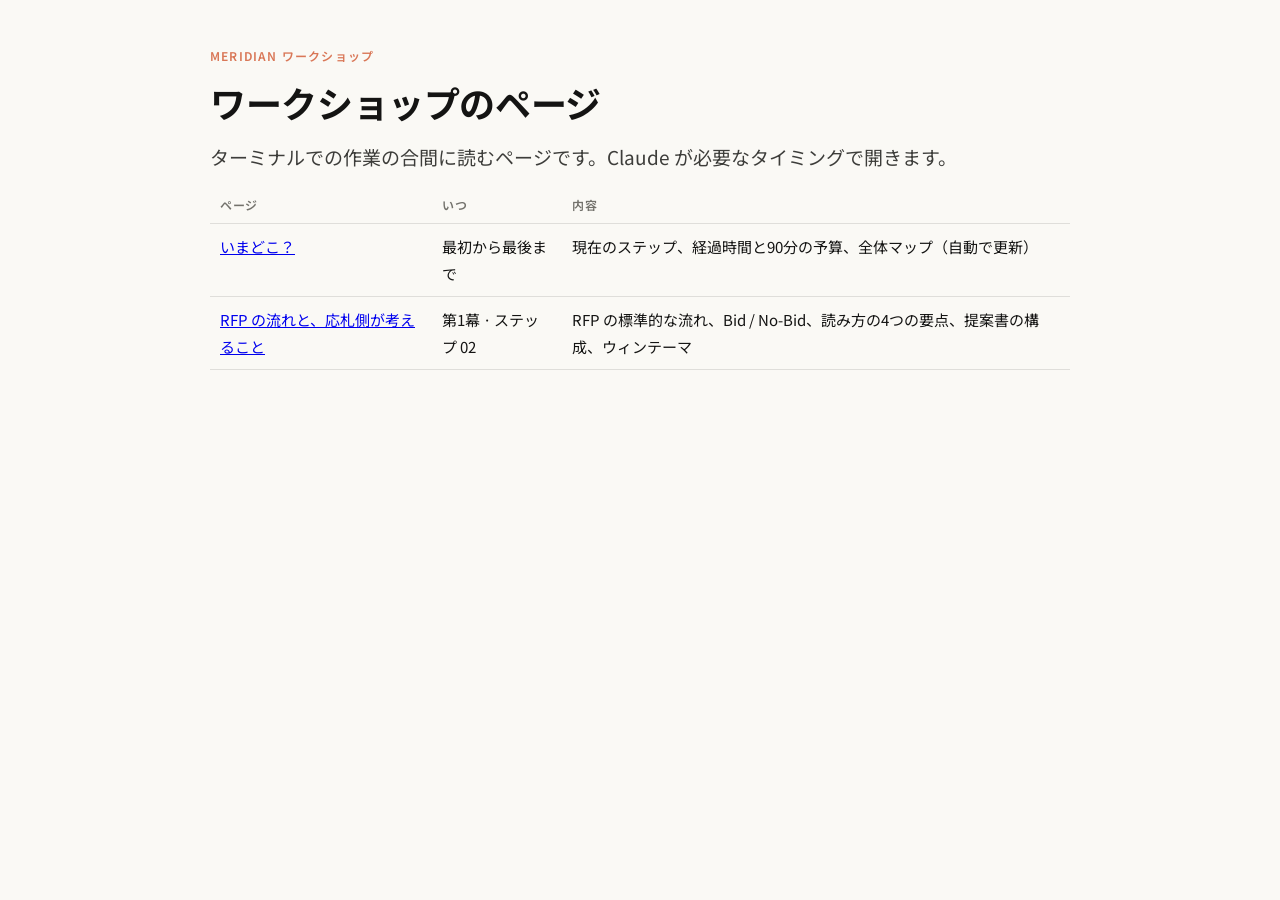
==== tutor/pages/index.html @ c6b9b910 "ワークショップを tutor プラグイン形式に作り替える - tutor/ を Claude Code プラグインとして追加（./start.sh が --plugin-dir で読み込む）。   S" ====
<!DOCTYPE html>
<html lang="ja"><head><meta charset="utf-8"><meta name="viewport" content="width=device-width, initial-scale=1">
<title>ワークショップのページ</title>
<link rel="preconnect" href="https://fonts.googleapis.com"><link rel="stylesheet" href="https://fonts.googleapis.com/css2?family=Noto+Sans+JP:wght@400;500;700&display=swap">
<link rel="stylesheet" href="assets/page.css"></head>
<body><main>
<div class="kicker">Meridian ワークショップ</div>
<h1>ワークショップのページ</h1>
<p class="lede">ターミナルでの作業の合間に読むページです。Claude が必要なタイミングで開きます。</p>
<table>
<tr><th>ページ</th><th>いつ</th><th>内容</th></tr>
<tr><td><a href="map.html">いまどこ？</a></td><td>最初から最後まで</td><td>現在のステップ、経過時間と90分の予算、全体マップ（自動で更新）</td></tr>
<tr><td><a href="01-rfp-process.html">RFP の流れと、応札側が考えること</a></td><td>第1幕 · ステップ 02</td><td>RFP の標準的な流れ、Bid / No-Bid、読み方の4つの要点、提案書の構成、ウィンテーマ</td></tr>
</table>
</main></body></html>
---- tutor/pages/assets/page.css ----
:root { --ivory:#FAF9F5; --slate:#141413; --clay:#D97757; --oat:#E3DACC; --tint:#F0EEE6; --sky:#6A9BCC; --olive:#788C5D; --mineral:#629987; --gray:#73726C; --line:rgba(31,30,29,.12); }
* { box-sizing:border-box; margin:0; padding:0; }
html { scroll-behavior:smooth; }
body { background:var(--ivory); color:var(--slate); font:16px/1.8 "Noto Sans JP", "Hiragino Sans", "Hiragino Kaku Gothic ProN", "Yu Gothic UI", Meiryo, -apple-system, "Segoe UI", system-ui, sans-serif; padding:48px 24px 96px; }
main { max-width:860px; margin:0 auto; }
.kicker { font:600 12px/1.4 ui-monospace, "SF Mono", Menlo, Consolas, "Noto Sans JP", monospace; letter-spacing:.1em; text-transform:uppercase; color:var(--clay); margin-bottom:14px; }
h1 { font:700 36px/1.3 "Noto Sans JP", "Hiragino Sans", "Yu Gothic UI", Meiryo, sans-serif; letter-spacing:-.01em; margin-bottom:14px; }
h2 { font:700 23px/1.4 "Noto Sans JP", "Hiragino Sans", "Yu Gothic UI", Meiryo, sans-serif; margin:44px 0 12px; }
p { margin:0 0 14px; max-width:44em; }
.lede { font-size:19px; color:#3d3d3a; }
code, .mono { font:14px/1.5 ui-monospace, "SF Mono", Menlo, Consolas, monospace; }
code { background:var(--tint); padding:2px 6px; border-radius:5px; }
pre { background:var(--slate); color:#EDEBE3; border-radius:12px; padding:16px 18px; overflow-x:auto; white-space:pre-wrap; word-break:break-word; margin:14px 0 18px; font:14px/1.6 ui-monospace, "SF Mono", Menlo, Consolas, monospace; }
pre .c { color:#9b9a92; } pre .k { color:#E8A48C; } pre .g { color:#9CC3B5; }
.card { background:#fff; border:1px solid var(--line); border-radius:14px; padding:20px 22px; margin:16px 0; }
.grid2 { display:grid; grid-template-columns:1fr 1fr; gap:16px; } .grid3 { display:grid; grid-template-columns:repeat(3,1fr); gap:14px; }
@media (max-width:720px) { .grid2, .grid3 { grid-template-columns:1fr; } h1 { font-size:28px; } body { padding:32px 16px 72px; } }
.tag { display:inline-block; font:600 11px/1 ui-monospace, Menlo, monospace; letter-spacing:.08em; text-transform:uppercase; padding:5px 8px; border-radius:6px; background:var(--tint); color:var(--gray); margin-right:6px; }
.tag.you { background:#D9775722; color:#a5482b; } .tag.claude { background:#62998722; color:#3d6f60; }
.dark { background:var(--slate); color:#EDEBE3; border:none; } .dark h2, .dark b { color:#fff; } .dark .muted { color:#b5b3aa; }
.muted { color:var(--gray); font-size:15px; }
.big { font:700 26px/1.4 "Noto Sans JP", "Hiragino Sans", "Yu Gothic UI", Meiryo, sans-serif; }
.back { margin-top:48px; background:var(--clay); color:#fff; border-radius:14px; padding:16px 20px; font-weight:600; display:flex; justify-content:space-between; align-items:center; gap:12px; box-shadow:0 6px 24px rgba(0,0,0,.15); }
.back span { font:500 14px/1.4 "Noto Sans JP", ui-monospace, Menlo, monospace; opacity:.95; }
ul { margin:0 0 14px 22px; } li { margin-bottom:6px; }
table { border-collapse:collapse; width:100%; margin:12px 0 18px; font-size:15px; } th, td { text-align:left; padding:9px 10px; border-bottom:1px solid var(--line); vertical-align:top; } th { font:600 12px/1.4 "Noto Sans JP", ui-monospace, Menlo, monospace; letter-spacing:.06em; text-transform:uppercase; color:var(--gray); }
svg text { font-family:"Noto Sans JP", "Hiragino Sans", "Yu Gothic UI", Meiryo, sans-serif; }
.hl1 { background:#6A9BCC33; border-radius:4px; padding:1px 3px; } .hl2 { background:#D9775733; border-radius:4px; padding:1px 3px; } .hl3 { background:#62998733; border-radius:4px; padding:1px 3px; }
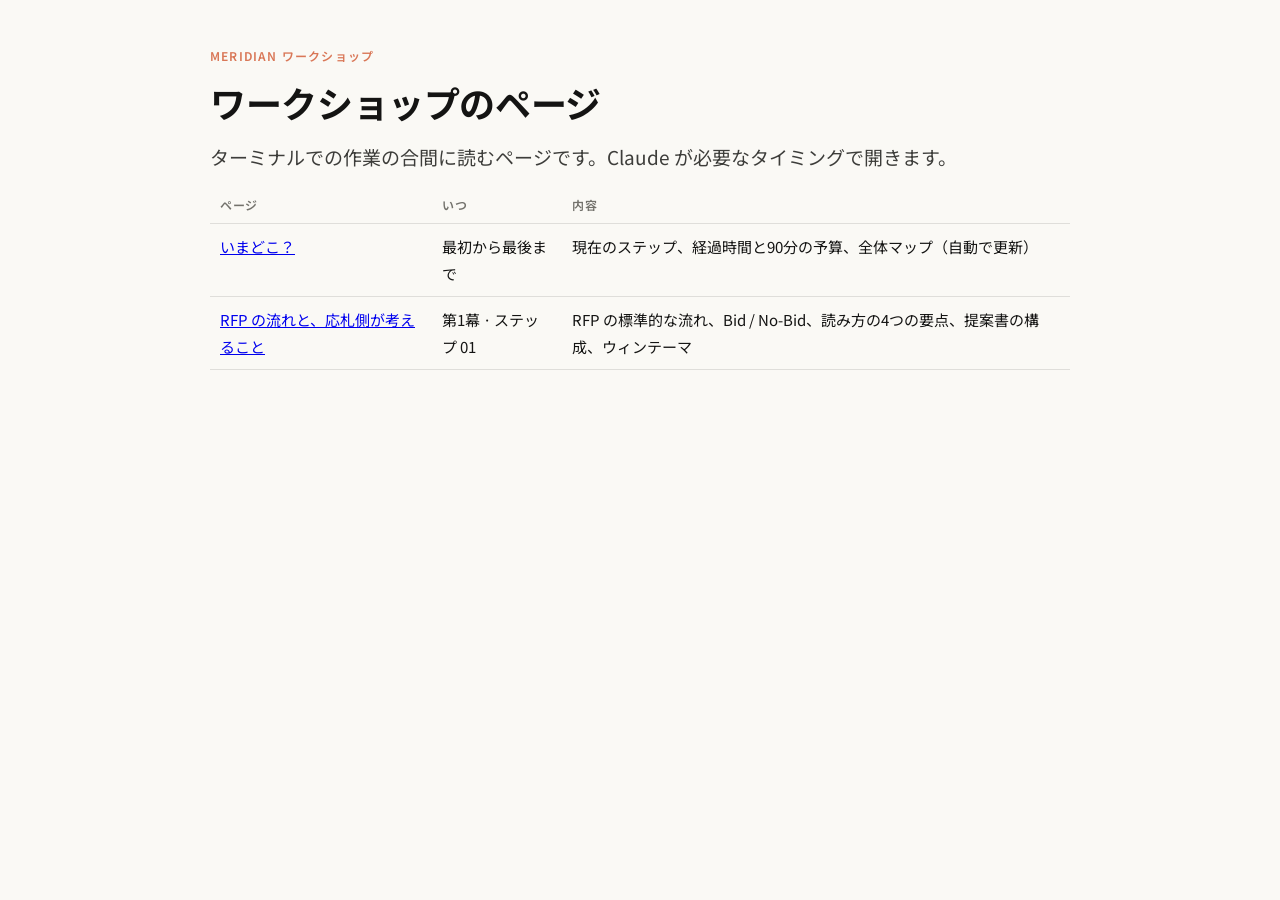
==== commit 5169a257: "第1幕を簡素化し、提案書の成果物をページサーバーで開けるようにする - RFP 解説ページ（ステップ 01）を、RFP 書類を読むキックオフ（02）より前に移動 - 確認事項と4セクションの逐次執筆を" ====
--- a/tutor/pages/index.html
+++ b/tutor/pages/index.html
@@ -10,6 +10,6 @@
 <table>
 <tr><th>ページ</th><th>いつ</th><th>内容</th></tr>
 <tr><td><a href="map.html">いまどこ？</a></td><td>最初から最後まで</td><td>現在のステップ、経過時間と90分の予算、全体マップ（自動で更新）</td></tr>
-<tr><td><a href="01-rfp-process.html">RFP の流れと、応札側が考えること</a></td><td>第1幕 · ステップ 02</td><td>RFP の標準的な流れ、Bid / No-Bid、読み方の4つの要点、提案書の構成、ウィンテーマ</td></tr>
+<tr><td><a href="01-rfp-process.html">RFP の流れと、応札側が考えること</a></td><td>第1幕 · ステップ 01</td><td>RFP の標準的な流れ、Bid / No-Bid、読み方の4つの要点、提案書の構成、ウィンテーマ</td></tr>
 </table>
 </main></body></html>
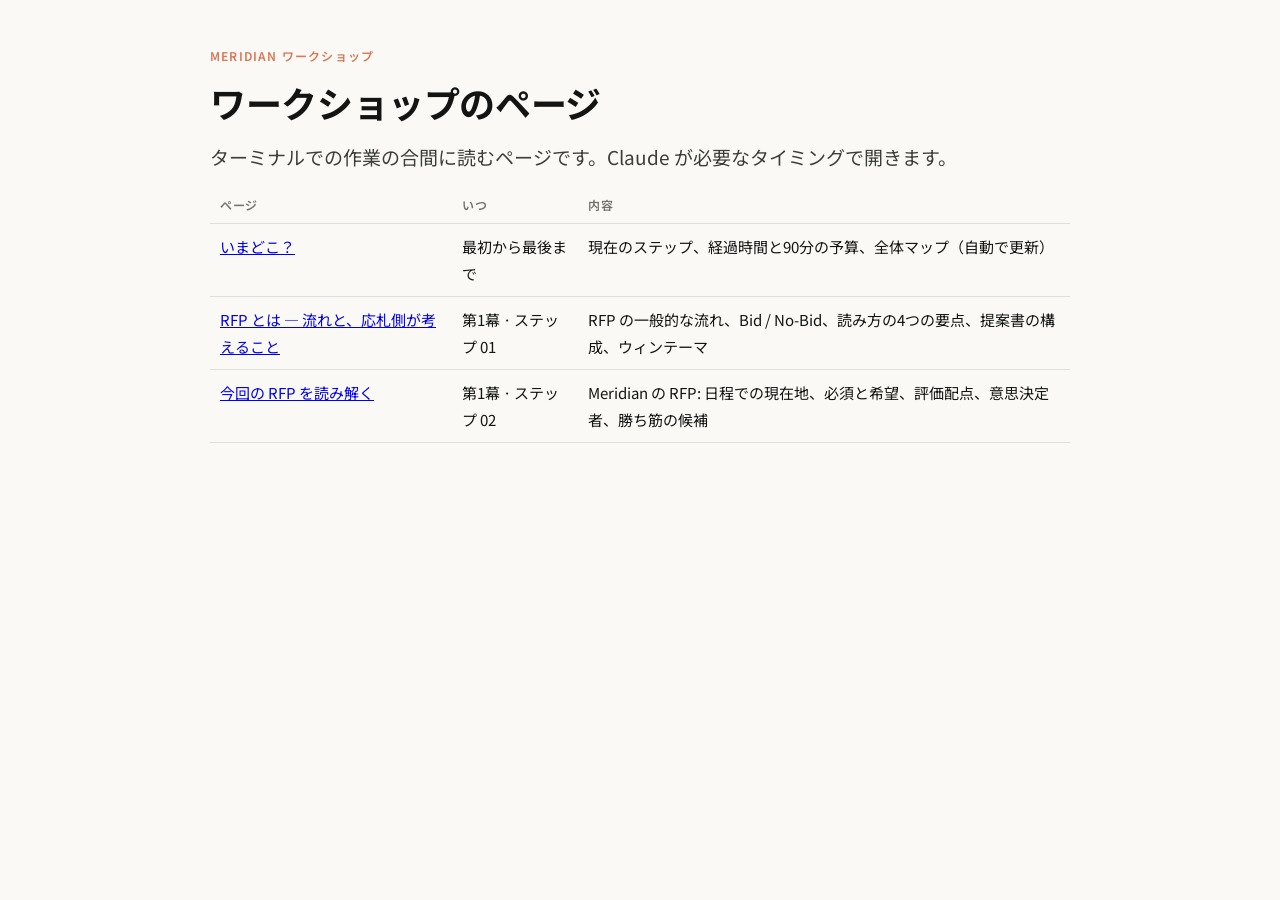
==== commit 0fdad57f: "RFP 解説を一般編と今回の案件編に分け、使わない .claude 設定を削除する - ステップ 01: RFP の一般的な解説だけのページ（今回の案件の内容を削除） - ステップ 02: @ で R" ====
--- a/tutor/pages/index.html
+++ b/tutor/pages/index.html
@@ -10,6 +10,7 @@
 <table>
 <tr><th>ページ</th><th>いつ</th><th>内容</th></tr>
 <tr><td><a href="map.html">いまどこ？</a></td><td>最初から最後まで</td><td>現在のステップ、経過時間と90分の予算、全体マップ（自動で更新）</td></tr>
-<tr><td><a href="01-rfp-process.html">RFP の流れと、応札側が考えること</a></td><td>第1幕 · ステップ 01</td><td>RFP の標準的な流れ、Bid / No-Bid、読み方の4つの要点、提案書の構成、ウィンテーマ</td></tr>
+<tr><td><a href="01-rfp-process.html">RFP とは — 流れと、応札側が考えること</a></td><td>第1幕 · ステップ 01</td><td>RFP の一般的な流れ、Bid / No-Bid、読み方の4つの要点、提案書の構成、ウィンテーマ</td></tr>
+<tr><td><a href="02-rfp-meridian.html">今回の RFP を読み解く</a></td><td>第1幕 · ステップ 02</td><td>Meridian の RFP: 日程での現在地、必須と希望、評価配点、意思決定者、勝ち筋の候補</td></tr>
 </table>
 </main></body></html>
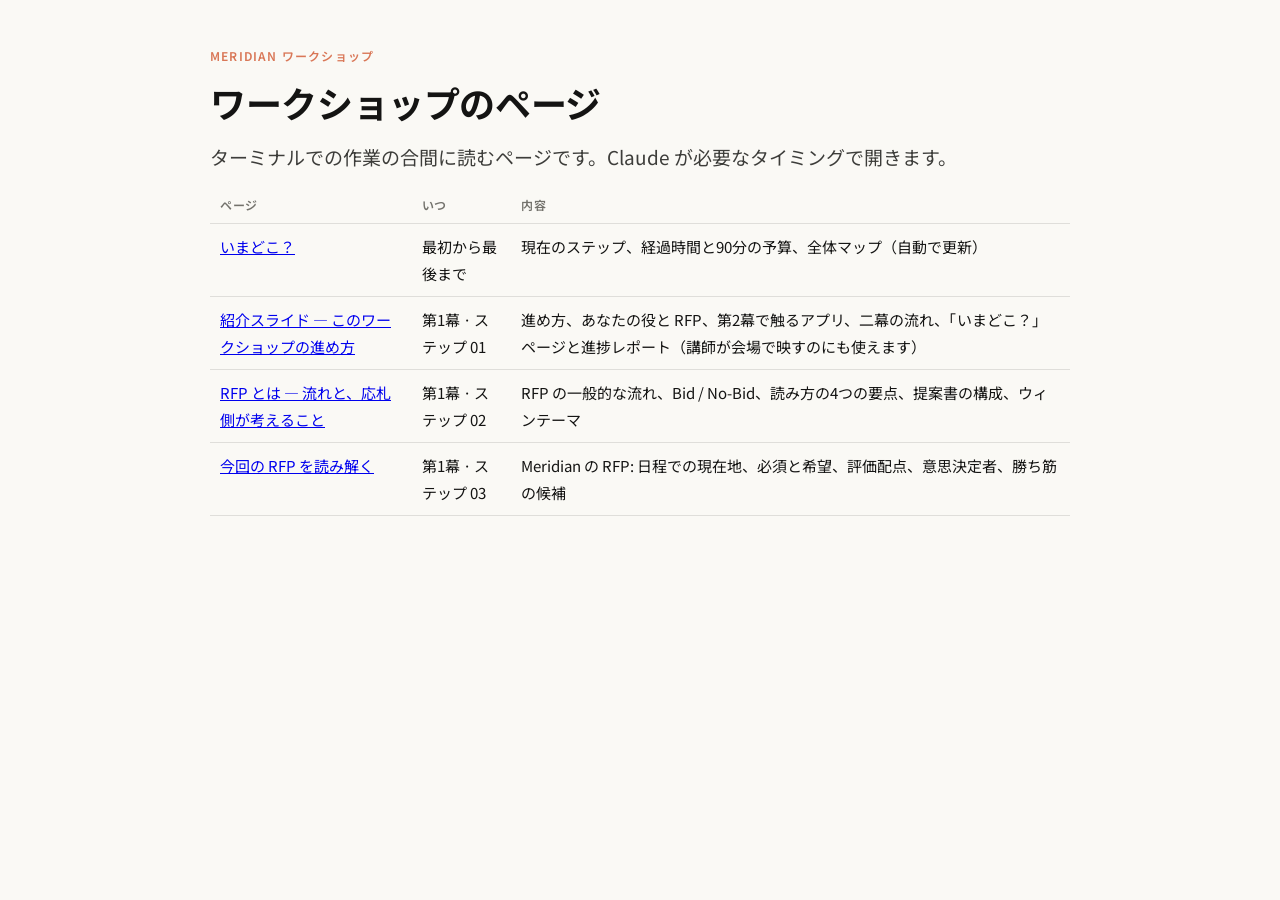
==== commit 0e2a2c51: "紹介スライドを追加し、ステップ 01 として表示する（以降のステップを1つ繰り下げ）" ====
--- a/tutor/pages/index.html
+++ b/tutor/pages/index.html
@@ -10,7 +10,8 @@
 <table>
 <tr><th>ページ</th><th>いつ</th><th>内容</th></tr>
 <tr><td><a href="map.html">いまどこ？</a></td><td>最初から最後まで</td><td>現在のステップ、経過時間と90分の予算、全体マップ（自動で更新）</td></tr>
-<tr><td><a href="01-rfp-process.html">RFP とは — 流れと、応札側が考えること</a></td><td>第1幕 · ステップ 01</td><td>RFP の一般的な流れ、Bid / No-Bid、読み方の4つの要点、提案書の構成、ウィンテーマ</td></tr>
-<tr><td><a href="02-rfp-meridian.html">今回の RFP を読み解く</a></td><td>第1幕 · ステップ 02</td><td>Meridian の RFP: 日程での現在地、必須と希望、評価配点、意思決定者、勝ち筋の候補</td></tr>
+<tr><td><a href="intro/deck.html">紹介スライド — このワークショップの進め方</a></td><td>第1幕 · ステップ 01</td><td>進め方、あなたの役と RFP、第2幕で触るアプリ、二幕の流れ、「いまどこ？」ページと進捗レポート（講師が会場で映すのにも使えます）</td></tr>
+<tr><td><a href="01-rfp-process.html">RFP とは — 流れと、応札側が考えること</a></td><td>第1幕 · ステップ 02</td><td>RFP の一般的な流れ、Bid / No-Bid、読み方の4つの要点、提案書の構成、ウィンテーマ</td></tr>
+<tr><td><a href="02-rfp-meridian.html">今回の RFP を読み解く</a></td><td>第1幕 · ステップ 03</td><td>Meridian の RFP: 日程での現在地、必須と希望、評価配点、意思決定者、勝ち筋の候補</td></tr>
 </table>
 </main></body></html>
